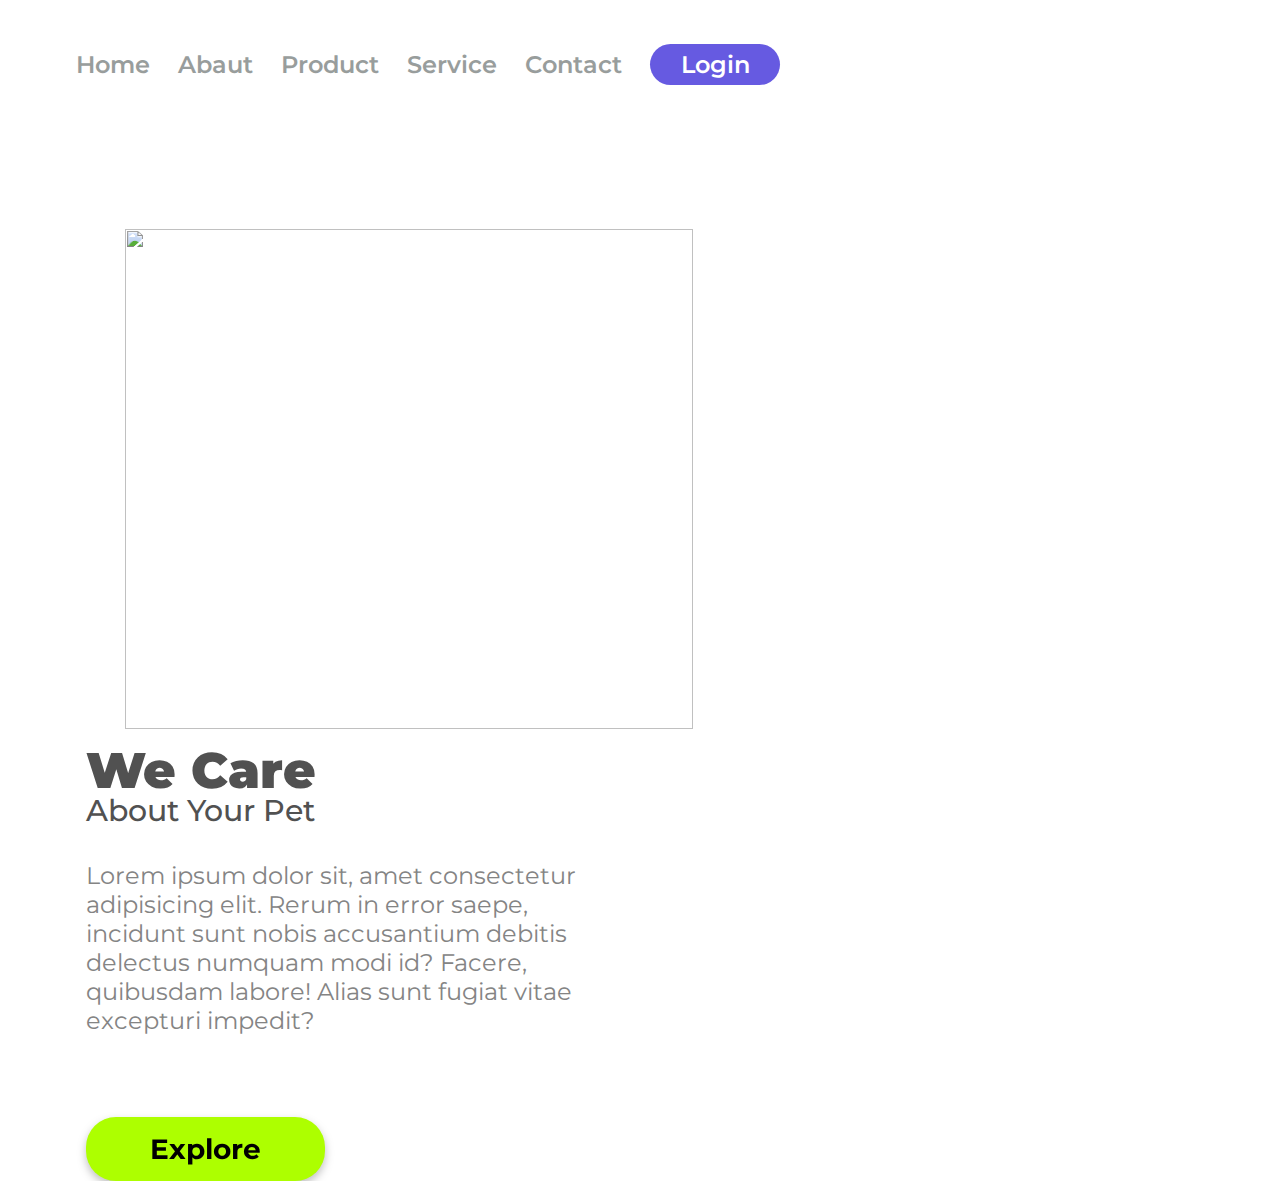
==== Projeto/Index.html @ 9dbdc435 "projeto Wecare" ====
<!DOCTYPE html>
<html lang="pt-br">

<head>
    <meta charset="UTF-8">
    <meta http-equiv="X-UA-Compatible" content="IE=edge">
    <meta name="viewport" content="width=device-width, initial-scale=1.0">
    <link href="./Style.css" rel="stylesheet">
    <link rel="preconnect" href="https://fonts.googleapis.com">
    <link rel="preconnect" href="https://fonts.gstatic.com" crossorigin>
    <link href="https://fonts.googleapis.com/css2?family=Montserrat:wght@400;500;600;700;900&display=swap"
        rel="stylesheet">
    <title>We Care</title>
</head>

<body>
    <header>
        <a class="link-header">Home</a>
        <a class="link-header">Abaut</a>
        <a class="link-header">Product</a>
        <a class="link-header">Service</a>
        <a class="link-header">Contact</a>
        <button class="button-header">Login</button>
    </header>
    <main>
        <img src="../img/Illustration 2.png" class="logo-image">

        <section>
            <h1>We Care</h1>
            <h2>About Your Pet</h2>
            <p>Lorem ipsum dolor sit, amet consectetur adipisicing elit. Rerum in error saepe, incidunt sunt nobis
                accusantium debitis delectus numquam modi id? Facere, quibusdam labore! Alias sunt fugiat vitae
                excepturi
                impedit?</p>
            <button class="button-main">Explore</button>

        </section>

    </main>

</body>
</html>
---- Projeto/Style.css ----
* {
    font-family: 'Montserrat', sans-serif;
    margin: 0;
    padding: 0;
    box-sizing: border-box;
}

header {
    margin: 44px 0 144px 76px;
}

.link-header {
    font-weight: 600;
    font-size: 24px;
    line-height: 29px;
    color: #989D9C;
    cursor: pointer;
    margin-right: 24px;
}

.button-header {
    background: #665AE1;
    border-radius: 20.5px;
    width: 130px;
    height: 41px;
    border: none;
    font-weight: 600;
    font-size: 24px;
    line-height: 29px;
    color: #FFFFFF;
    cursor: pointer;
}

.logo-image {
    width: 568px;
    height: 500px;
    margin-left: 125px;
}

section {
    display: inline-block;
    margin-left: 86px;
}

h1 {
    font-weight: 900;
    font-size: 100px;
    line-height: 122px;
    color: #515151;
}

h2 {
    font-weight: 500;
    font-size: 58px;
    line-height: 71px;
    color: #515151;
}

p {
    font-weight: 400;
    font-size: 24px;
    line-height: 29px;
    color: #848484;
    width: 515px;
    margin-top: 32px;
    margin-bottom: 65px;
}

.button-main {
    background: #ADFF00;
    border-radius: 30px;
    border: none;
    Width: 239px;
    Height: 64px;
    cursor: pointer;
    filter: drop-shadow(0px 4px 4px rgba(0, 0, 0, 0.25));
    font-weight: 700;
    font-size: 28px;
    line-height: 34px;
    color: #000000
}

@media screen and (max-width: 750px) {

    * {
        margin: 0;
        padding: 0;
    }

    header {
        display: none;
    }

    P {
        display: none;
    }

    .logo-image {
        width: 354px;
        height: 317px;
        margin-top: 149px;        
        margin-left: 22px;
        margin-right: 14px;
        position: static;
    }

}

    h1 {
        font-weight: 900;
        font-size: 50px;
        line-height: 61px;
        color: #515151;
        width: 263px;
        height: 52px;
        margin-top: 7px;
    }

    h2 {
        font-weight: 500;
        font-size: 30px;
        line-height: 37px;
        color: #515151;
    }

    .button-main{
        margin-top: 17px;
    }
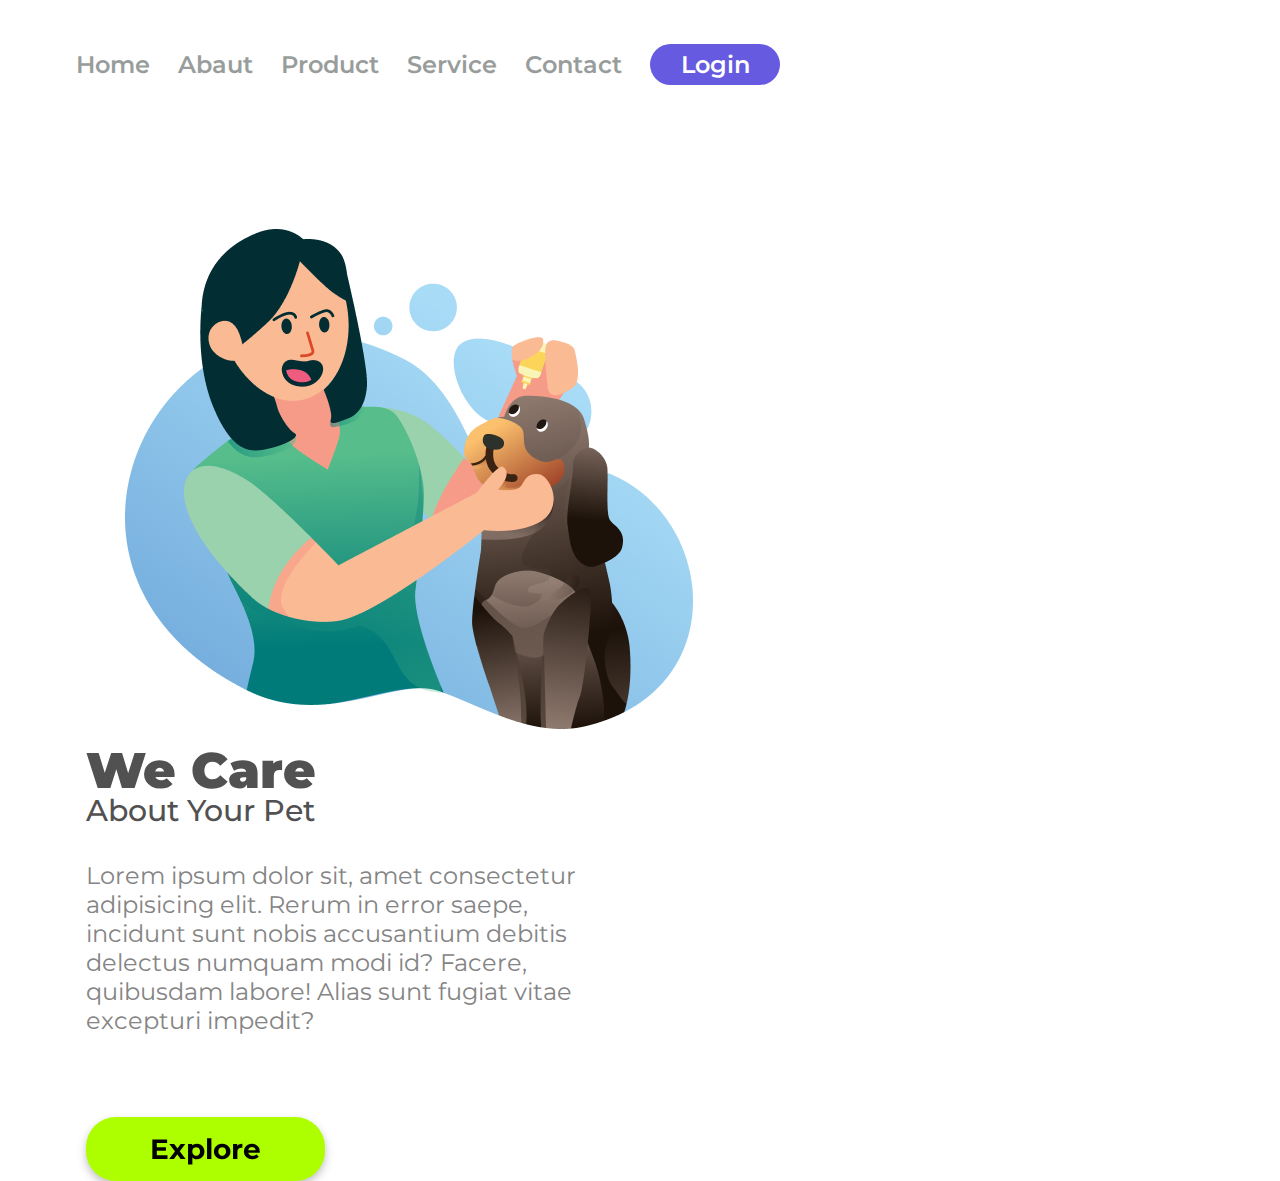
==== commit 933c470c: "alteração na imagem" ====
--- a/Projeto/Index.html
+++ b/Projeto/Index.html
@@ -23,7 +23,7 @@
         <button class="button-header">Login</button>
     </header>
     <main>
-        <img src="../img/Illustration 2.png" class="logo-image">
+        <img src="./Illustration 2.png" class="logo-image">
 
         <section>
             <h1>We Care</h1>
